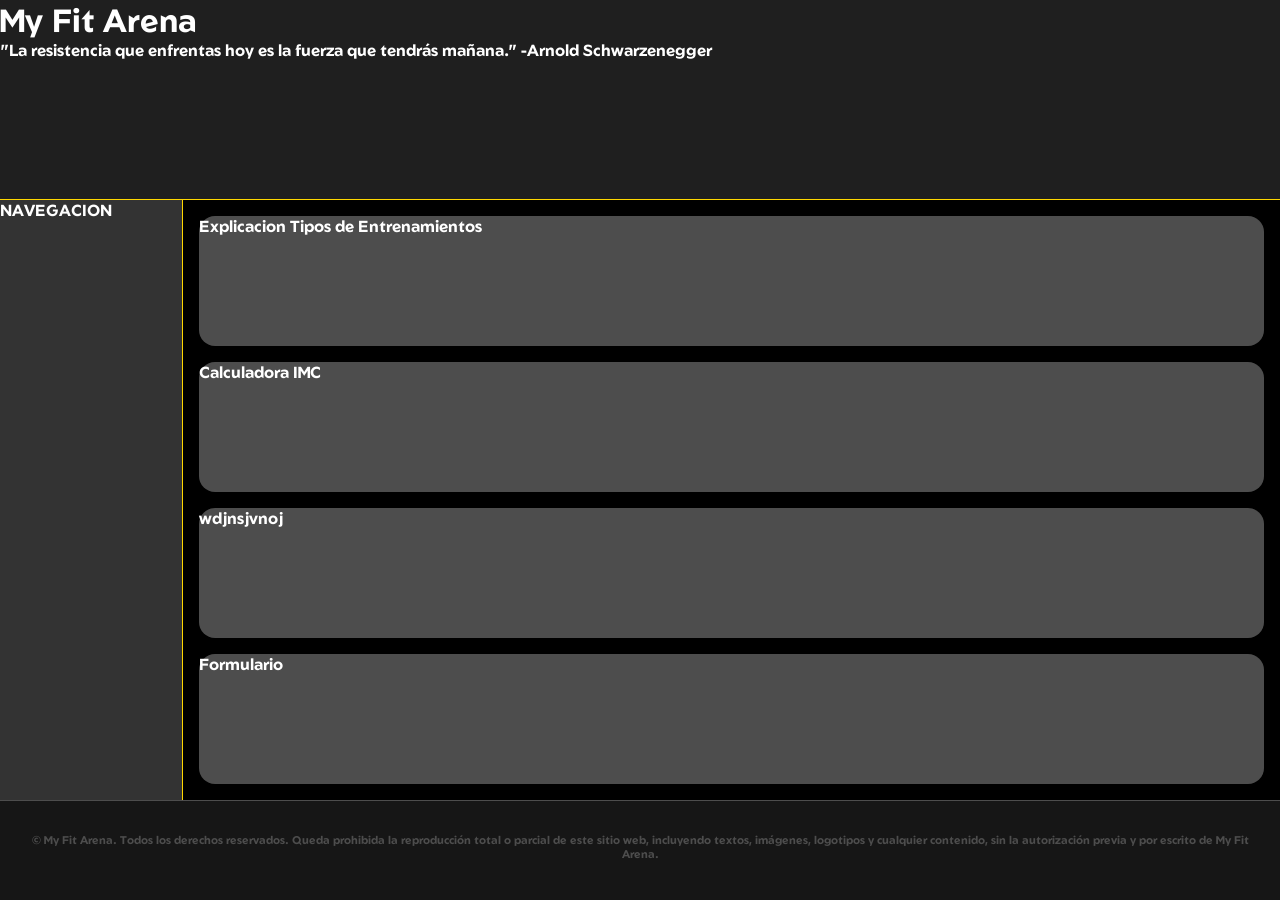
==== HTML/index.html @ 60e71401 "Creación de los ficheros, también se crea la plantilla de la Página Web (incluyendo la disposición i" ====
<!DOCTYPE html>
<html lang="en">
<head>
    <meta charset="UTF-8">
    <meta name="viewport" content="width=device-width, initial-scale=1.0">
    <title>My Fit Arena</title>

    <link rel="preconnect" href="https://fonts.googleapis.com">
    <link rel="preconnect" href="https://fonts.gstatic.com" crossorigin>
    <link href="https://fonts.googleapis.com/css2?family=Bodoni+Moda:ital,opsz,wght@0,6..96,400..900;1,6..96,400..900&family=Geom:ital,wght@0,300..900;1,300..900&family=Momo+Trust+Display&family=Playfair+Display:ital,wght@0,400..900;1,400..900&display=swap" rel="stylesheet">

    <link rel="stylesheet" href="../CSS/styles.css">
</head>
<body>
    <div class="contenedor">
        <header>
            <h1><span>M</span>y <span>F</span>it <span>A</span>rena</h1>
            <!-- HACER QUE LA FRASE CAMBIE AL ACTUALIZAR LA PÁGINA-->
            <!--<p>"No cuentes los días, haz que los días cuenten." <span>–Muhammad Ali</span></p>-->
            <!--<p>"El éxito no es un accidente; es trabajo duro, perseverancia, aprendizaje y sacrificio." <span>– Pelé</span></p>-->
            <!--<p>"El dolor es temporal, el orgullo es para siempre." <span>–Lance Armstrong</span></p>-->
            <!--<p>"La disciplina vence al talento cuando el talento no se disciplina." <span>–David Laid</span></p>-->
            <p>"La resistencia que enfrentas hoy es la fuerza que tendrás mañana." <span>-Arnold Schwarzenegger</span></p>
        </header>
        <nav>
            NAVEGACION
        </nav>
        <main>
            <section>
                Explicacion Tipos de Entrenamientos
            </section>
            <section>
                Calculadora IMC
            </section>
            <section>
                wdjnsjvnoj
            </section>
            <section>
                Formulario  
            </section>
        </main>
        <footer>
            © My Fit Arena. Todos los derechos reservados. Queda prohibida la reproducción total o parcial de este sitio web, incluyendo textos, imágenes, logotipos y cualquier contenido, sin la autorización previa y por escrito de My Fit Arena.
        </footer>
    </div>
</body>
</html>
---- CSS/styles.css ----
@import url("variables.css");
@import url("contenedor.css");
@import url("header.css");
@import url("nav.css");
@import url("main.css");
@import url("footer.css");
@import url("animaciones.css");

@font-face {
    font-family: 'cursiva';
    src: url('../fonts/fuente_cursiva.ttf') format('truetype');
    font-weight: lighter;
    font-style: normal;
}

/* VISTA PREVIA DE EMOTICONOS */
/* https://www.dafont.com/es/gym.font */
@font-face {
    font-family: 'gym_emojis';
    src: url('../fonts/GYM.ttf') format('truetype');
    font-weight: lighter;
    font-style: normal;
}
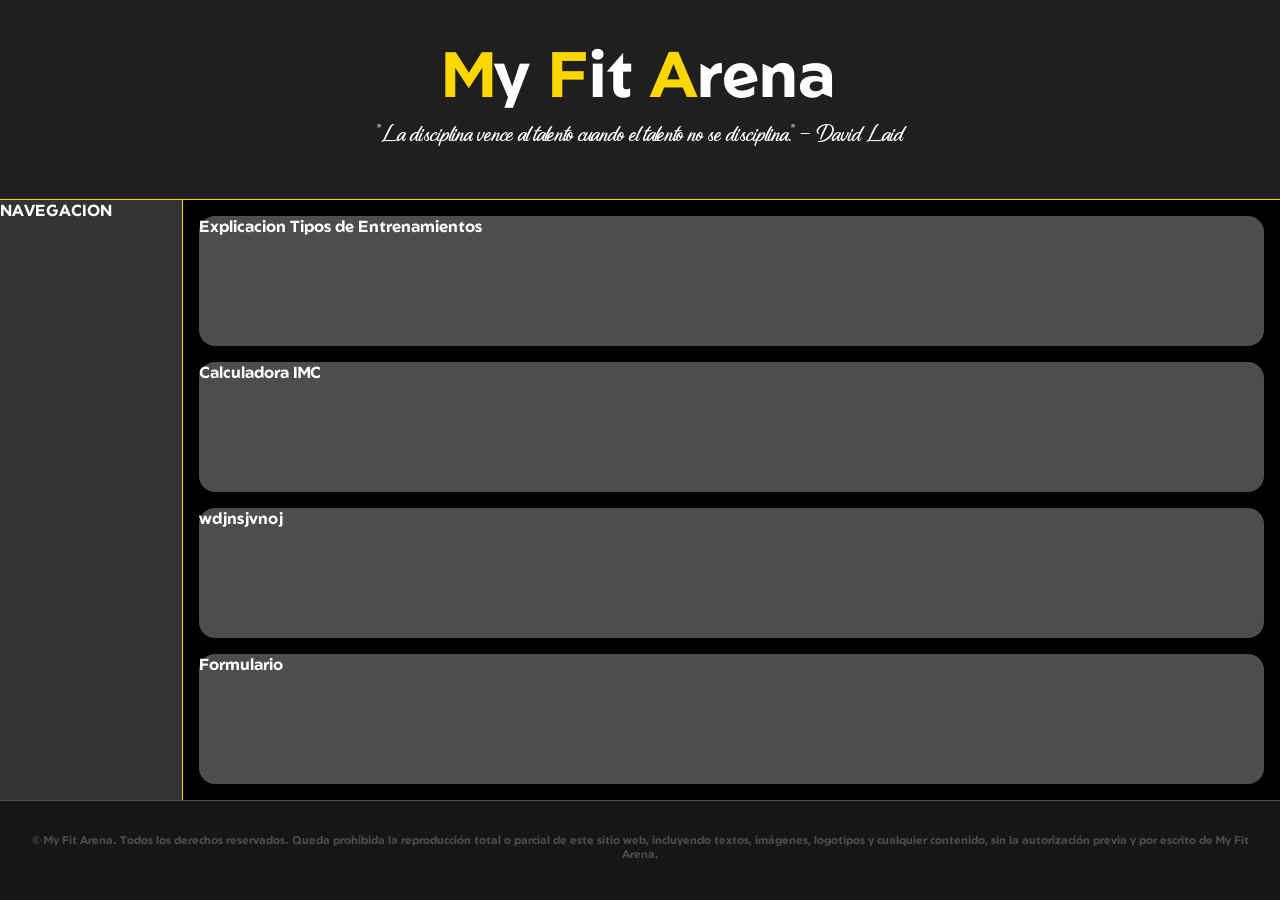
==== commit aa236c08: "Se ha completado el script (fraseRandom.js)" ====
--- a/HTML/index.html
+++ b/HTML/index.html
@@ -15,12 +15,7 @@
     <div class="contenedor">
         <header>
             <h1><span>M</span>y <span>F</span>it <span>A</span>rena</h1>
-            <!-- HACER QUE LA FRASE CAMBIE AL ACTUALIZAR LA PÁGINA-->
-            <!--<p>"No cuentes los días, haz que los días cuenten." <span>–Muhammad Ali</span></p>-->
-            <!--<p>"El éxito no es un accidente; es trabajo duro, perseverancia, aprendizaje y sacrificio." <span>– Pelé</span></p>-->
-            <!--<p>"El dolor es temporal, el orgullo es para siempre." <span>–Lance Armstrong</span></p>-->
-            <!--<p>"La disciplina vence al talento cuando el talento no se disciplina." <span>–David Laid</span></p>-->
-            <p>"La resistencia que enfrentas hoy es la fuerza que tendrás mañana." <span>-Arnold Schwarzenegger</span></p>
+            <p id="frase"></p>
         </header>
         <nav>
             NAVEGACION
@@ -43,5 +38,6 @@
             © My Fit Arena. Todos los derechos reservados. Queda prohibida la reproducción total o parcial de este sitio web, incluyendo textos, imágenes, logotipos y cualquier contenido, sin la autorización previa y por escrito de My Fit Arena.
         </footer>
     </div>
+    <script src="../JS/fraseRandom.js"></script>
 </body>
 </html>
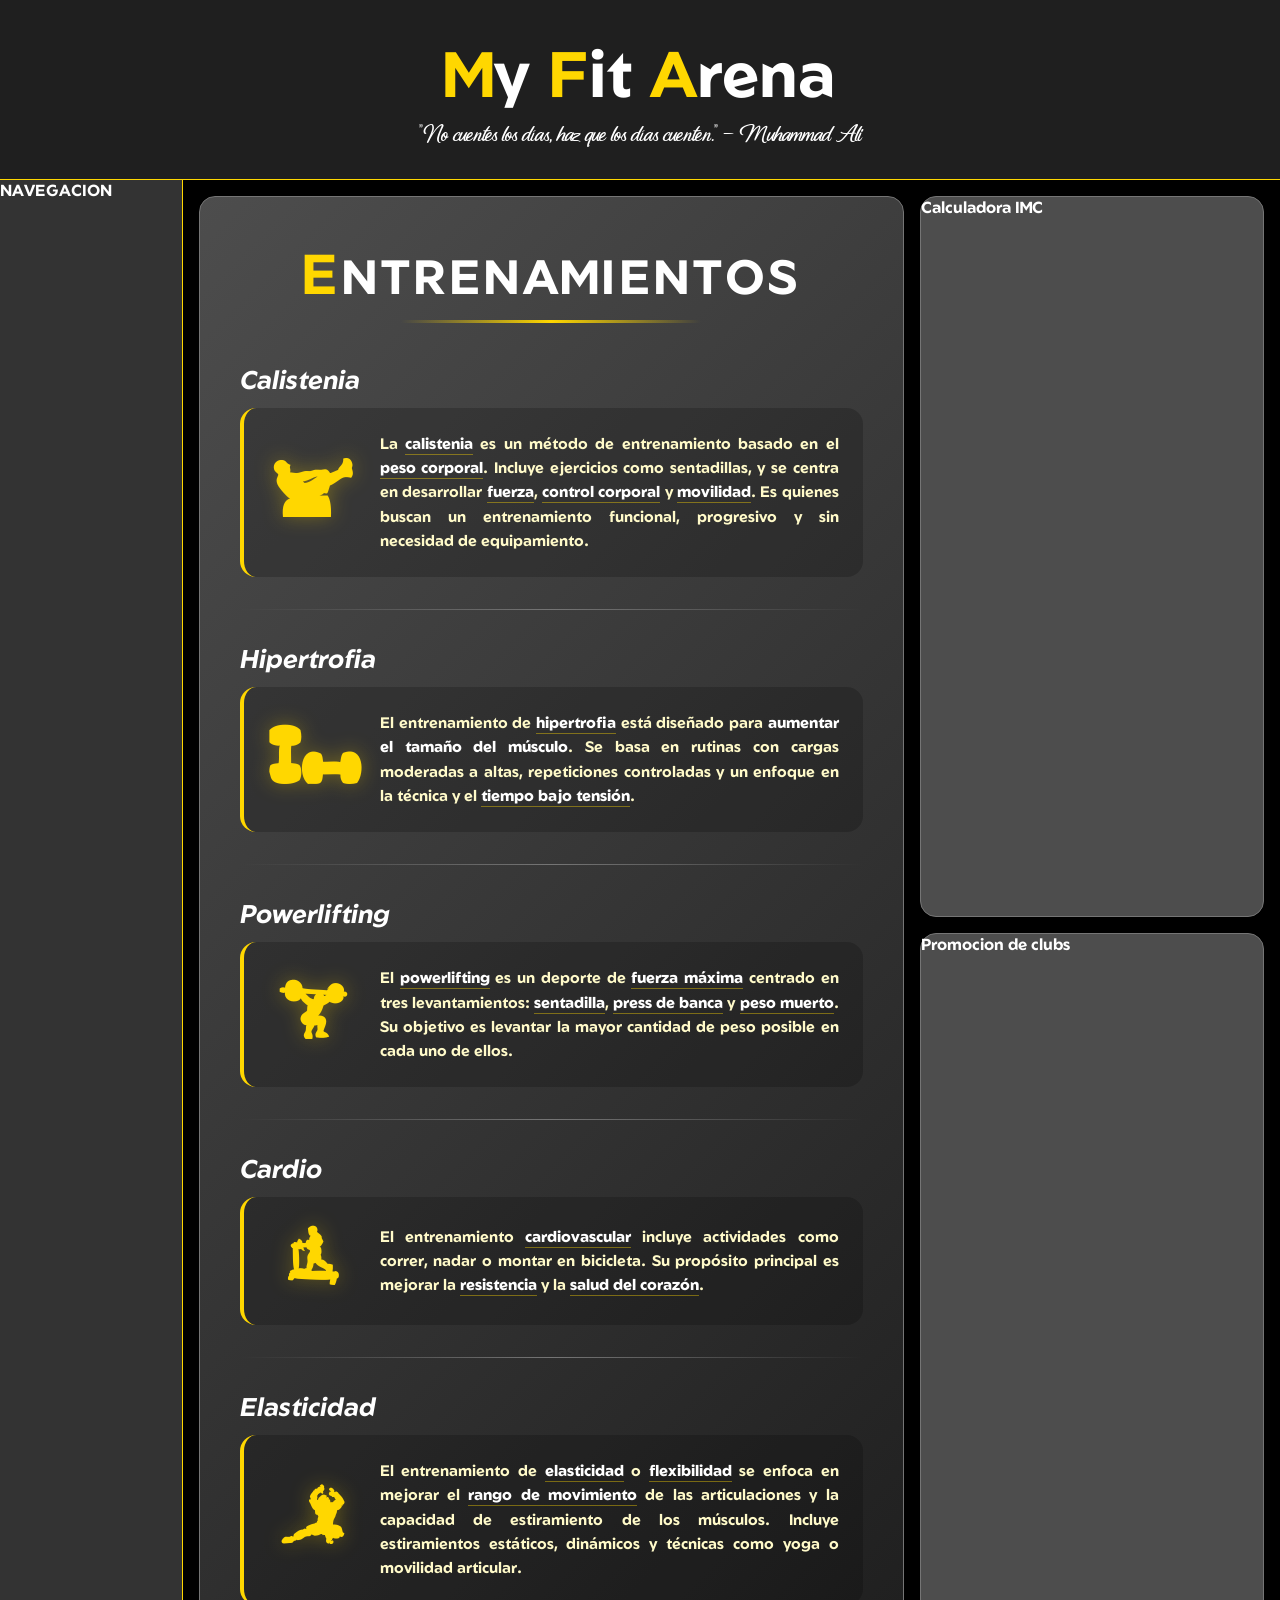
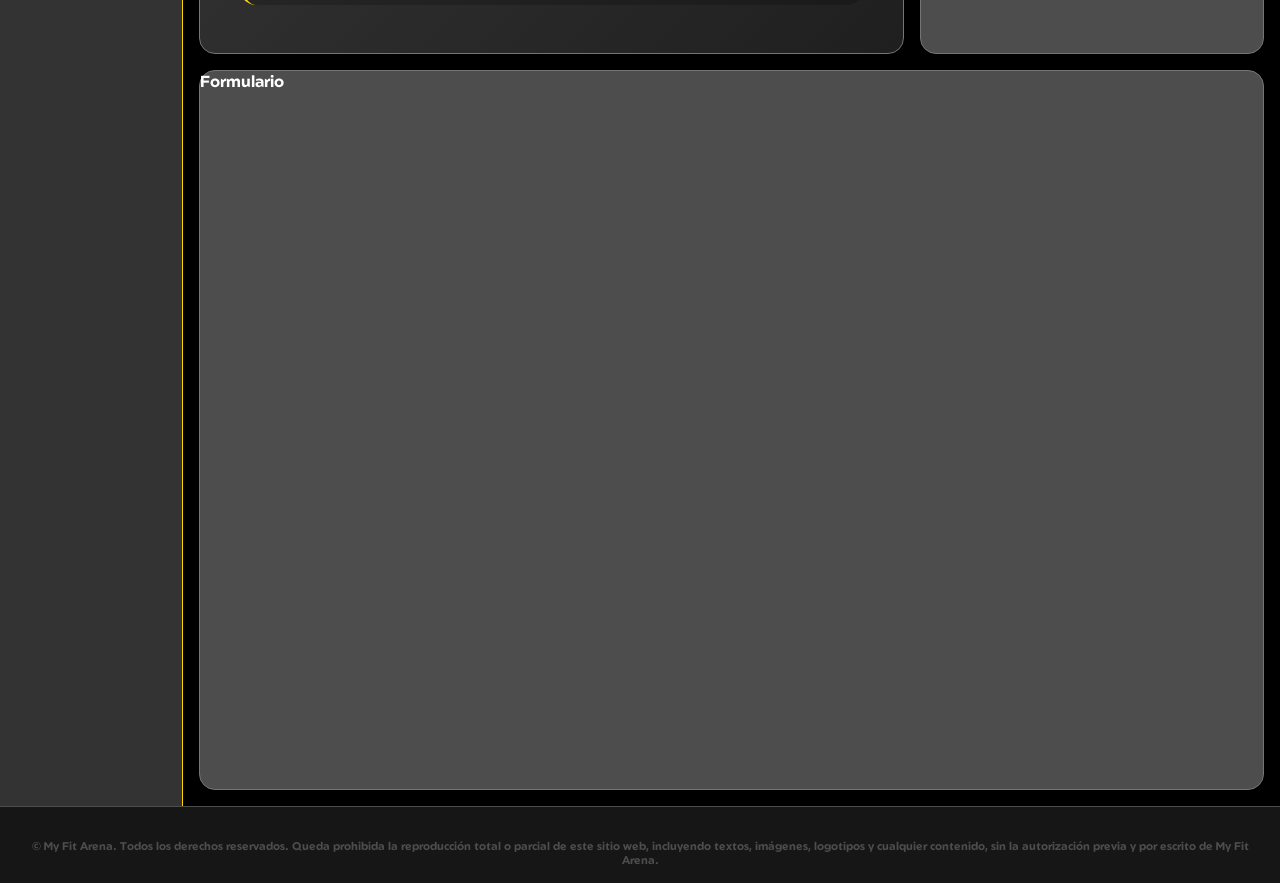
==== commit 2a16f0c8: "Se completa parte del main, bloque (entrenamientos)" ====
--- a/HTML/index.html
+++ b/HTML/index.html
@@ -4,7 +4,8 @@
     <meta charset="UTF-8">
     <meta name="viewport" content="width=device-width, initial-scale=1.0">
     <title>My Fit Arena</title>
-
+    
+    <link rel="icon" href="../img/logo.png" type="image/png">
     <link rel="preconnect" href="https://fonts.googleapis.com">
     <link rel="preconnect" href="https://fonts.gstatic.com" crossorigin>
     <link href="https://fonts.googleapis.com/css2?family=Bodoni+Moda:ital,opsz,wght@0,6..96,400..900;1,6..96,400..900&family=Geom:ital,wght@0,300..900;1,300..900&family=Momo+Trust+Display&family=Playfair+Display:ital,wght@0,400..900;1,400..900&display=swap" rel="stylesheet">
@@ -21,17 +22,50 @@
             NAVEGACION
         </nav>
         <main>
-            <section>
-                Explicacion Tipos de Entrenamientos
+            <section class="entrenamientos">
+                <h2>Entrenamientos</h2>
+                <h3 class="titulo_entrenamientos">Calistenia </h3>
+                <div class="bloque-emoji-texto">
+                    <span class="emoji">+</span>
+                    <p>La <span>calistenia</span> es un método de entrenamiento basado en el <span>peso corporal</span>. Incluye ejercicios como sentadillas, y se centra en desarrollar <span>fuerza</span>, <span>control corporal</span> y <span>movilidad</span>. Es quienes buscan un entrenamiento funcional, progresivo y sin necesidad de equipamiento.</p>
+                </div>
+
+                <hr class="linea_separatoria">
+                <h3 class="titulo_entrenamientos">Hipertrofia</h3>
+                <div class="bloque-emoji-texto">
+                    <span class="emoji">E</span>
+                    <p>El entrenamiento de <span>hipertrofia</span> está diseñado para <span>aumentar el tamaño del músculo</span>. Se basa en rutinas con cargas moderadas a altas, repeticiones controladas y un enfoque en la técnica y el <span>tiempo bajo tensión</span>.</p>
+                </div>
+
+                <hr class="linea_separatoria">
+                <h3 class="titulo_entrenamientos">Powerlifting</h3>
+                <div class="bloque-emoji-texto">
+                    <span class="emoji">G</span>
+                    <p>El <span>powerlifting</span> es un deporte de <span>fuerza máxima</span> centrado en tres levantamientos: <span>sentadilla</span>, <span>press de banca</span> y <span>peso muerto</span>. Su objetivo es levantar la mayor cantidad de peso posible en cada uno de ellos.</p>
+                </div>
+
+                <hr class="linea_separatoria">
+                <h3 class="titulo_entrenamientos">Cardio</h3>
+                <div class="bloque-emoji-texto">
+                    <span class="emoji">U</span>
+                    <p>El entrenamiento <span>cardiovascular</span> incluye actividades como correr, nadar o montar en bicicleta. Su propósito principal es mejorar la <span>resistencia</span> y la <span>salud del corazón</span>.</p>
+                </div>
+
+                <hr class="linea_separatoria">
+                <h3 class="titulo_entrenamientos">Elasticidad</h3>
+                <div class="bloque-emoji-texto">
+                    <span class="emoji">l</span>
+                    <p>El entrenamiento de <span>elasticidad</span> o <span>flexibilidad</span> se enfoca en mejorar el <span>rango de movimiento</span> de las articulaciones y la capacidad de estiramiento de los músculos. Incluye estiramientos estáticos, dinámicos y técnicas como yoga o movilidad articular.</p>
+                </div>
             </section>
-            <section>
+            <section class="calcIMC">
                 Calculadora IMC
             </section>
-            <section>
-                wdjnsjvnoj
+            <section class="clubs">
+                Promocion de clubs
             </section>
-            <section>
-                Formulario  
+            <section class="form">
+                Formulario
             </section>
         </main>
         <footer>
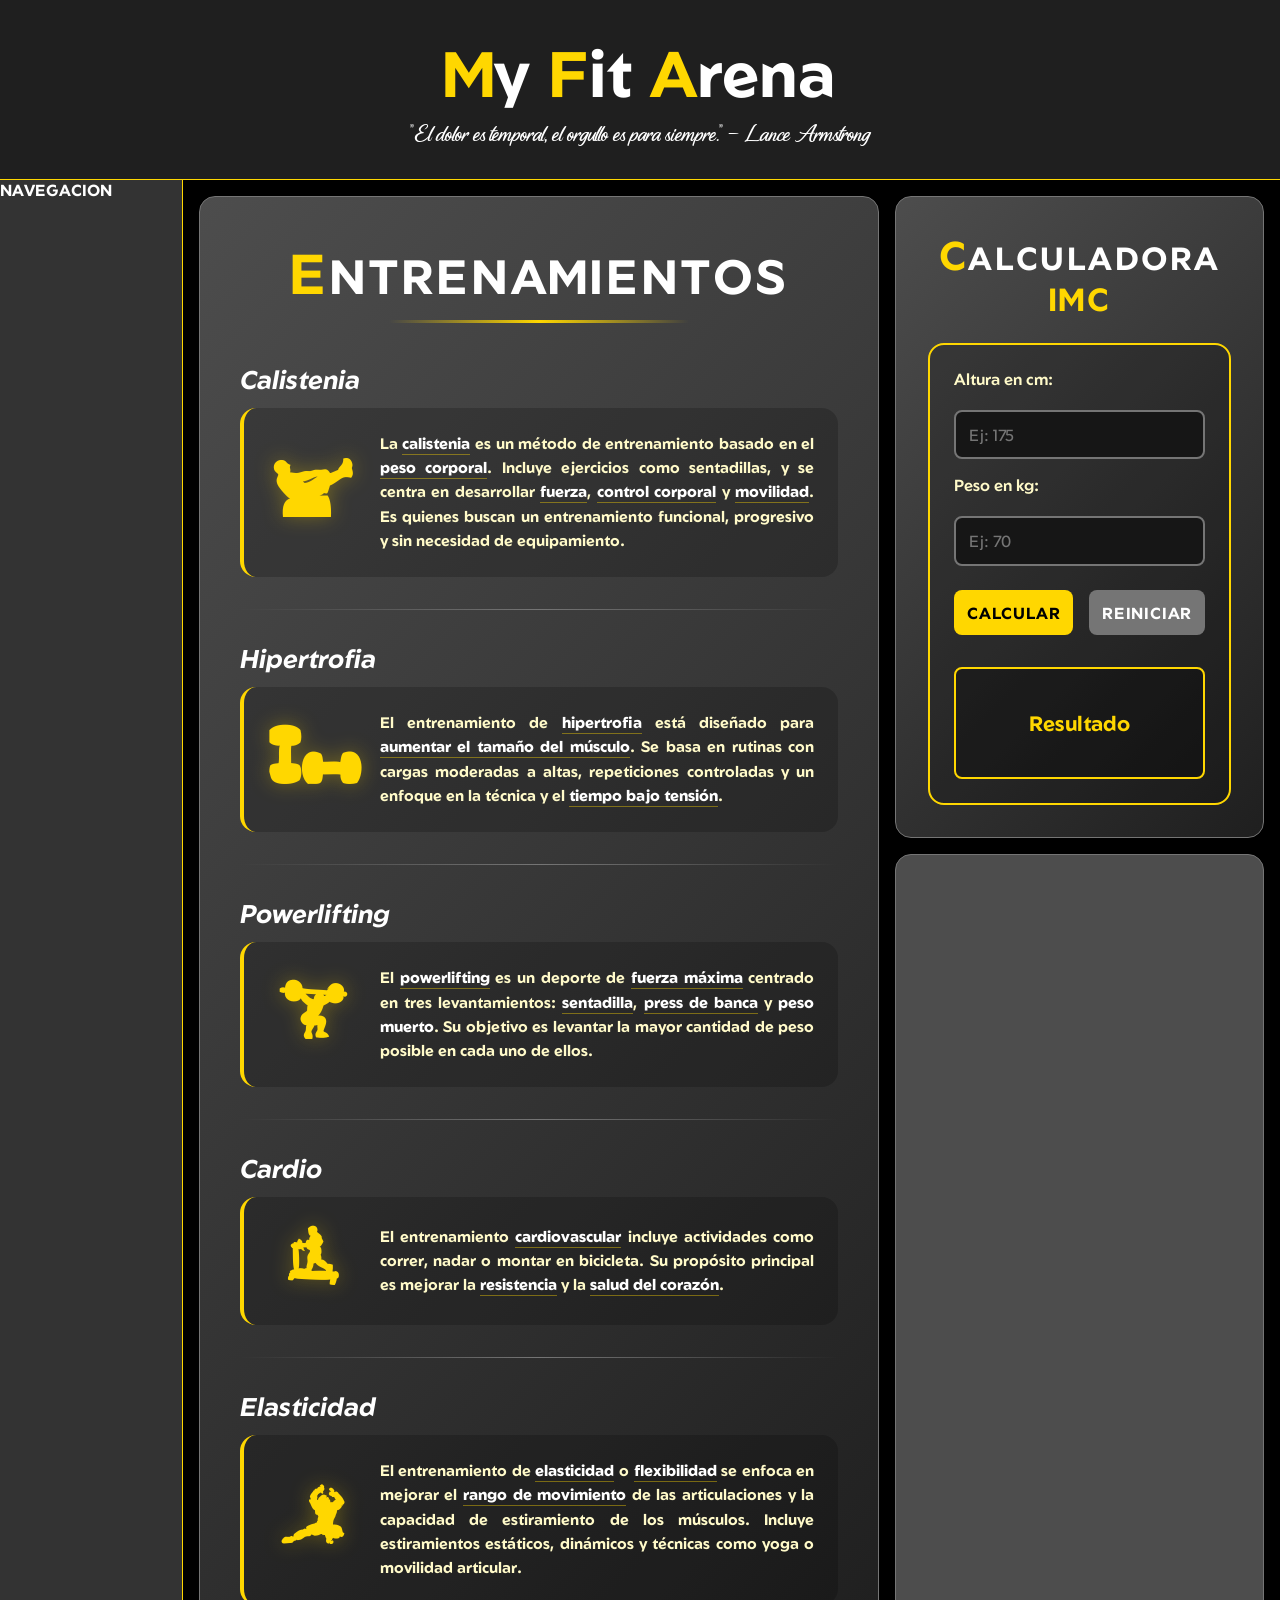
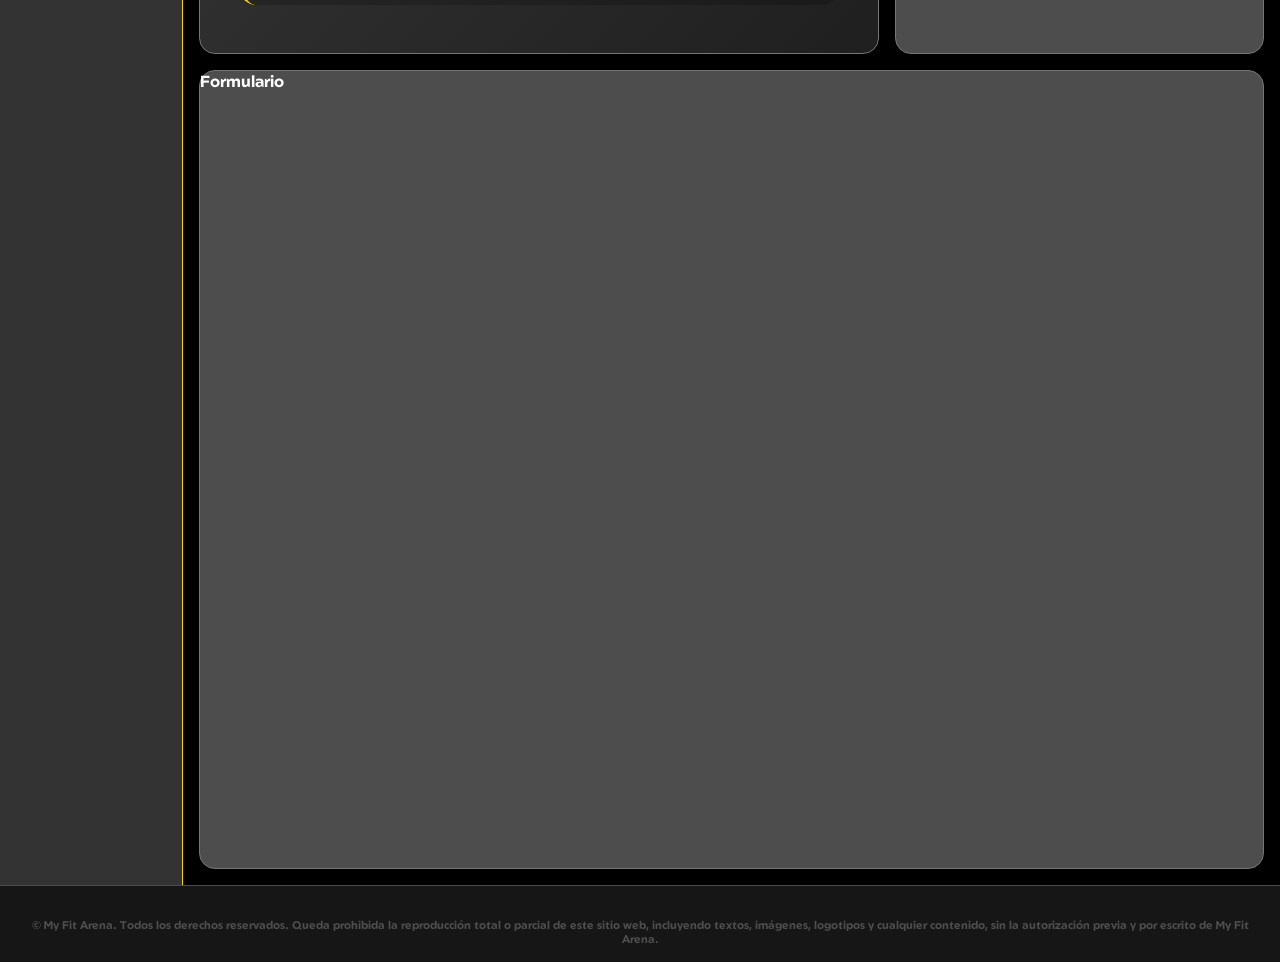
==== commit ee507300: "Se completa la parte del main, bloque (calculadora IMC)" ====
--- a/HTML/index.html
+++ b/HTML/index.html
@@ -58,20 +58,38 @@
                     <p>El entrenamiento de <span>elasticidad</span> o <span>flexibilidad</span> se enfoca en mejorar el <span>rango de movimiento</span> de las articulaciones y la capacidad de estiramiento de los músculos. Incluye estiramientos estáticos, dinámicos y técnicas como yoga o movilidad articular.</p>
                 </div>
             </section>
+
             <section class="calcIMC">
-                Calculadora IMC
+                <h2>Calculadora <span>IMC</span></h2>
+                <div class="bloque-calculo-IMC">
+                    <label for="altura">Altura en cm:</label>
+                    <input type="text" id="altura" placeholder="Ej: 175">
+
+                    <label for="peso">Peso en kg:</label>
+                    <input type="text" id="peso" placeholder="Ej: 70">
+                
+                    <div class="botones-imc">
+                        <button id="calcular-imc">Calcular</button>
+                        <button id="reiniciar-imc">Reiniciar</button>
+                    </div>
+                
+                    <p class="resultado-IMC">Resultado</p>
+                </div>
             </section>
+
             <section class="clubs">
-                Promocion de clubs
+                
             </section>
+            
             <section class="form">
                 Formulario
             </section>
         </main>
         <footer>
-            © My Fit Arena. Todos los derechos reservados. Queda prohibida la reproducción total o parcial de este sitio web, incluyendo textos, imágenes, logotipos y cualquier contenido, sin la autorización previa y por escrito de My Fit Arena.
+            <p>© My Fit Arena. Todos los derechos reservados. Queda prohibida la reproducción total o parcial de este sitio web, incluyendo textos, imágenes, logotipos y cualquier contenido, sin la autorización previa y por escrito de My Fit Arena.</p>
         </footer>
     </div>
     <script src="../JS/fraseRandom.js"></script>
+    <script src="../JS/calculoIMC.js"></script>
 </body>
 </html>
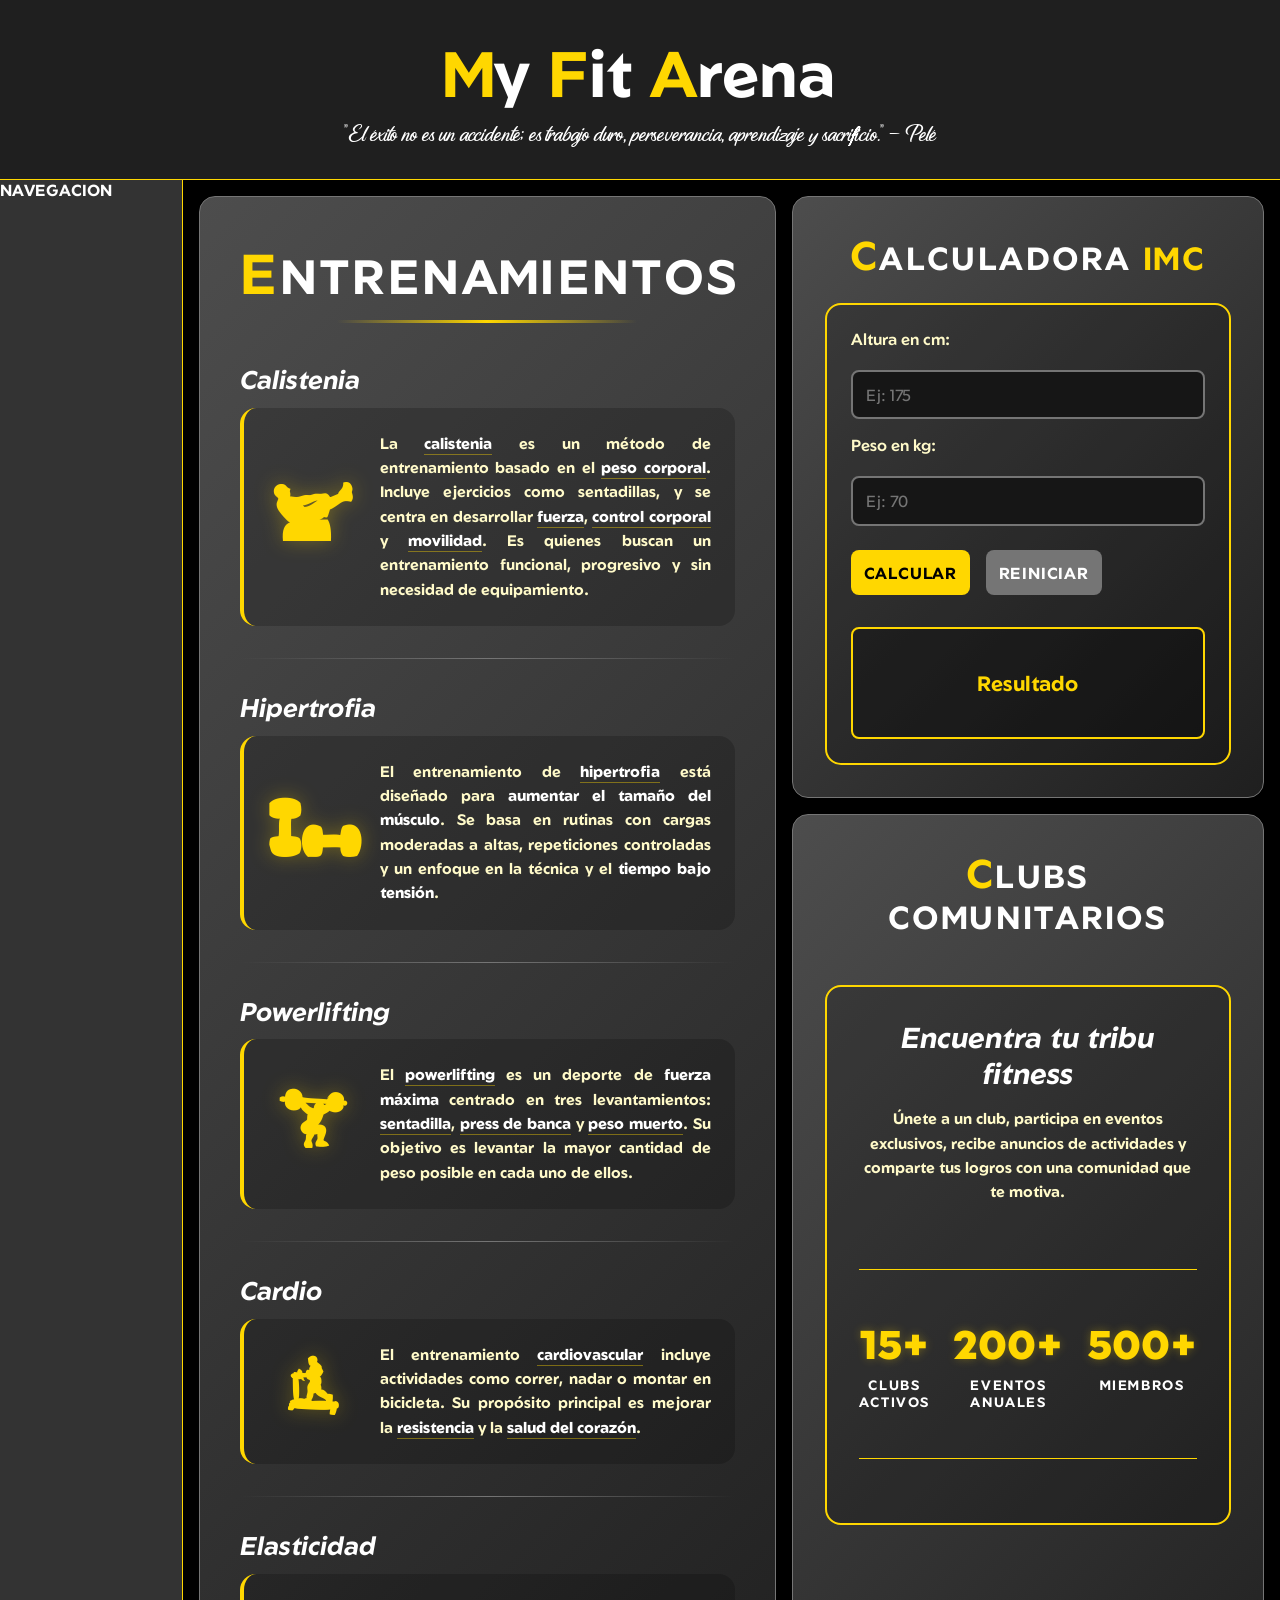
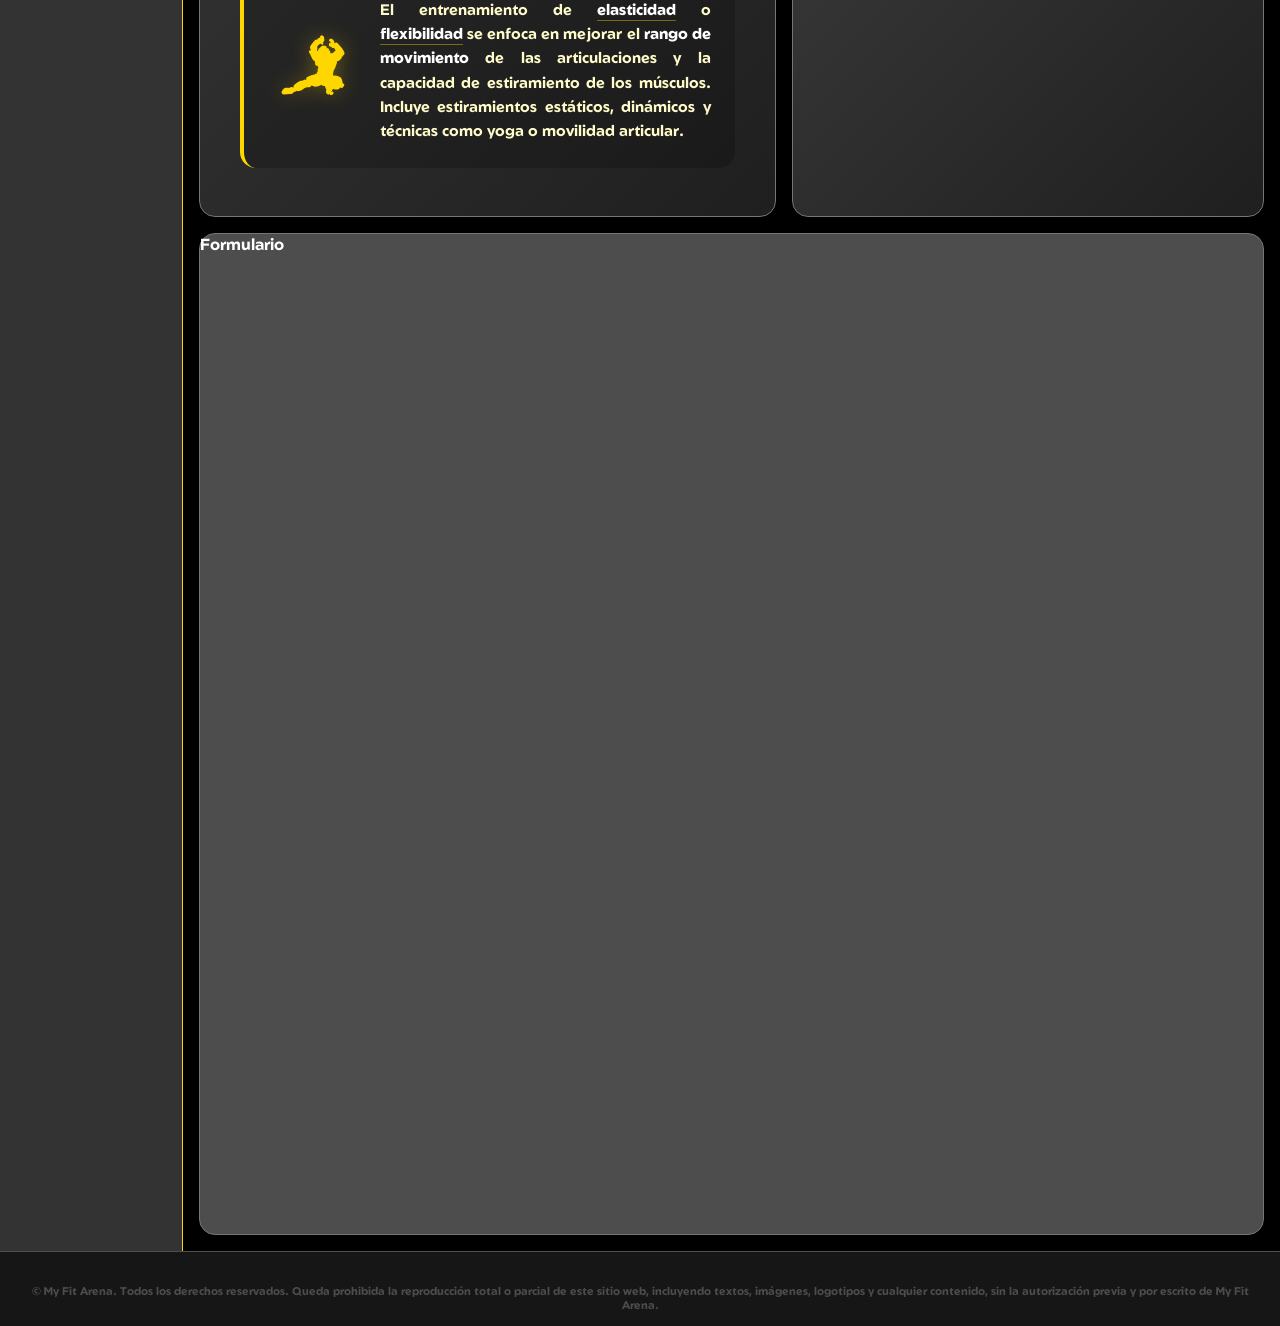
==== commit 4e609363: "Se completa la parte del main, bloque (clubs comunitarios)" ====
--- a/HTML/index.html
+++ b/HTML/index.html
@@ -78,7 +78,26 @@
             </section>
 
             <section class="clubs">
-                
+                <h2>Clubs Comunitarios</h2>
+                <div class="club-cta">
+                    <span class="icono-club"></span>
+                    <h3>Encuentra tu tribu fitness</h3>
+                    <p>Únete a un club, participa en eventos exclusivos, recibe anuncios de actividades y comparte tus logros con una comunidad que te motiva.</p>
+                    <div class="stats-clubs">
+                        <div class="stat">
+                            <span class="numero">15+</span>
+                            <span class="numero-texto">Clubs activos</span>
+                        </div>
+                        <div class="stat">
+                            <span class="numero">200+</span>
+                            <span class="numero-texto">Eventos anuales</span>
+                        </div>
+                        <div class="stat">
+                            <span class="numero">500+</span>
+                            <span class="numero-texto">Miembros</span>
+                        </div>
+                    </div>
+                </div>
             </section>
             
             <section class="form">
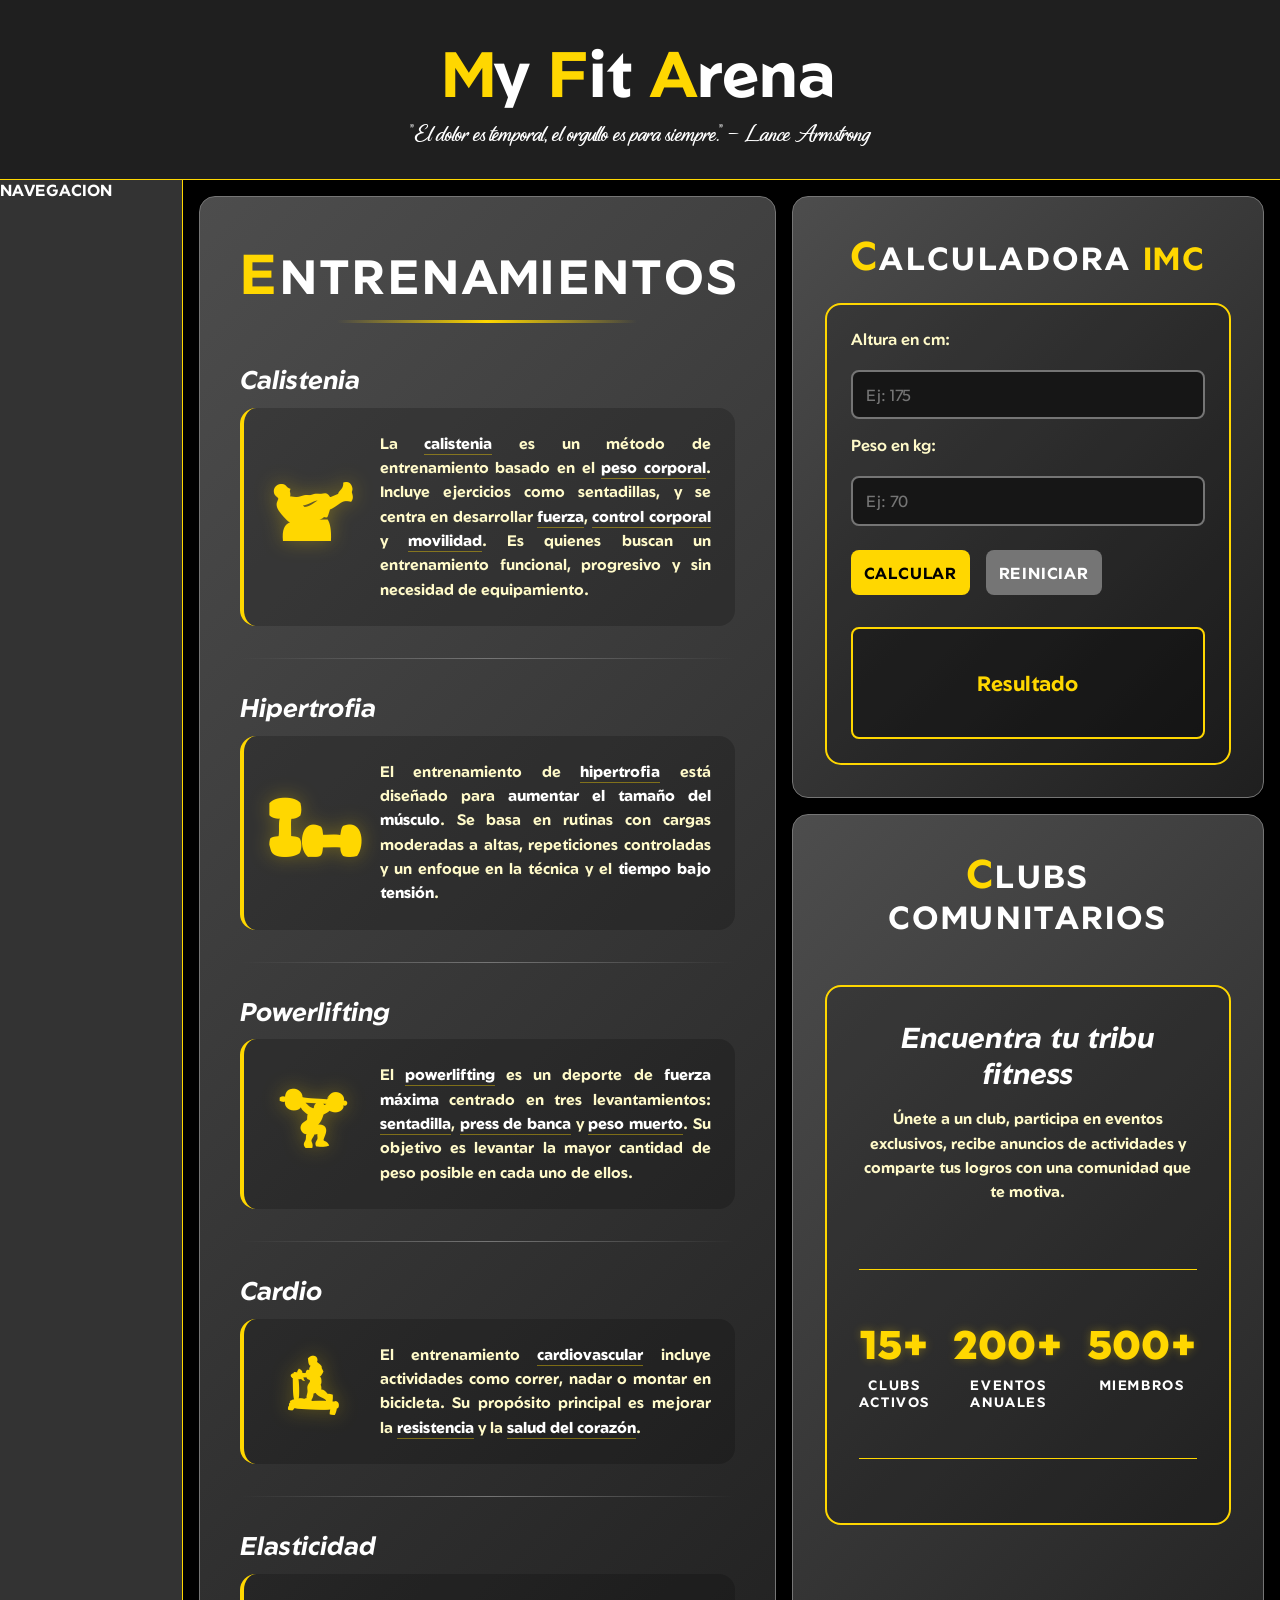
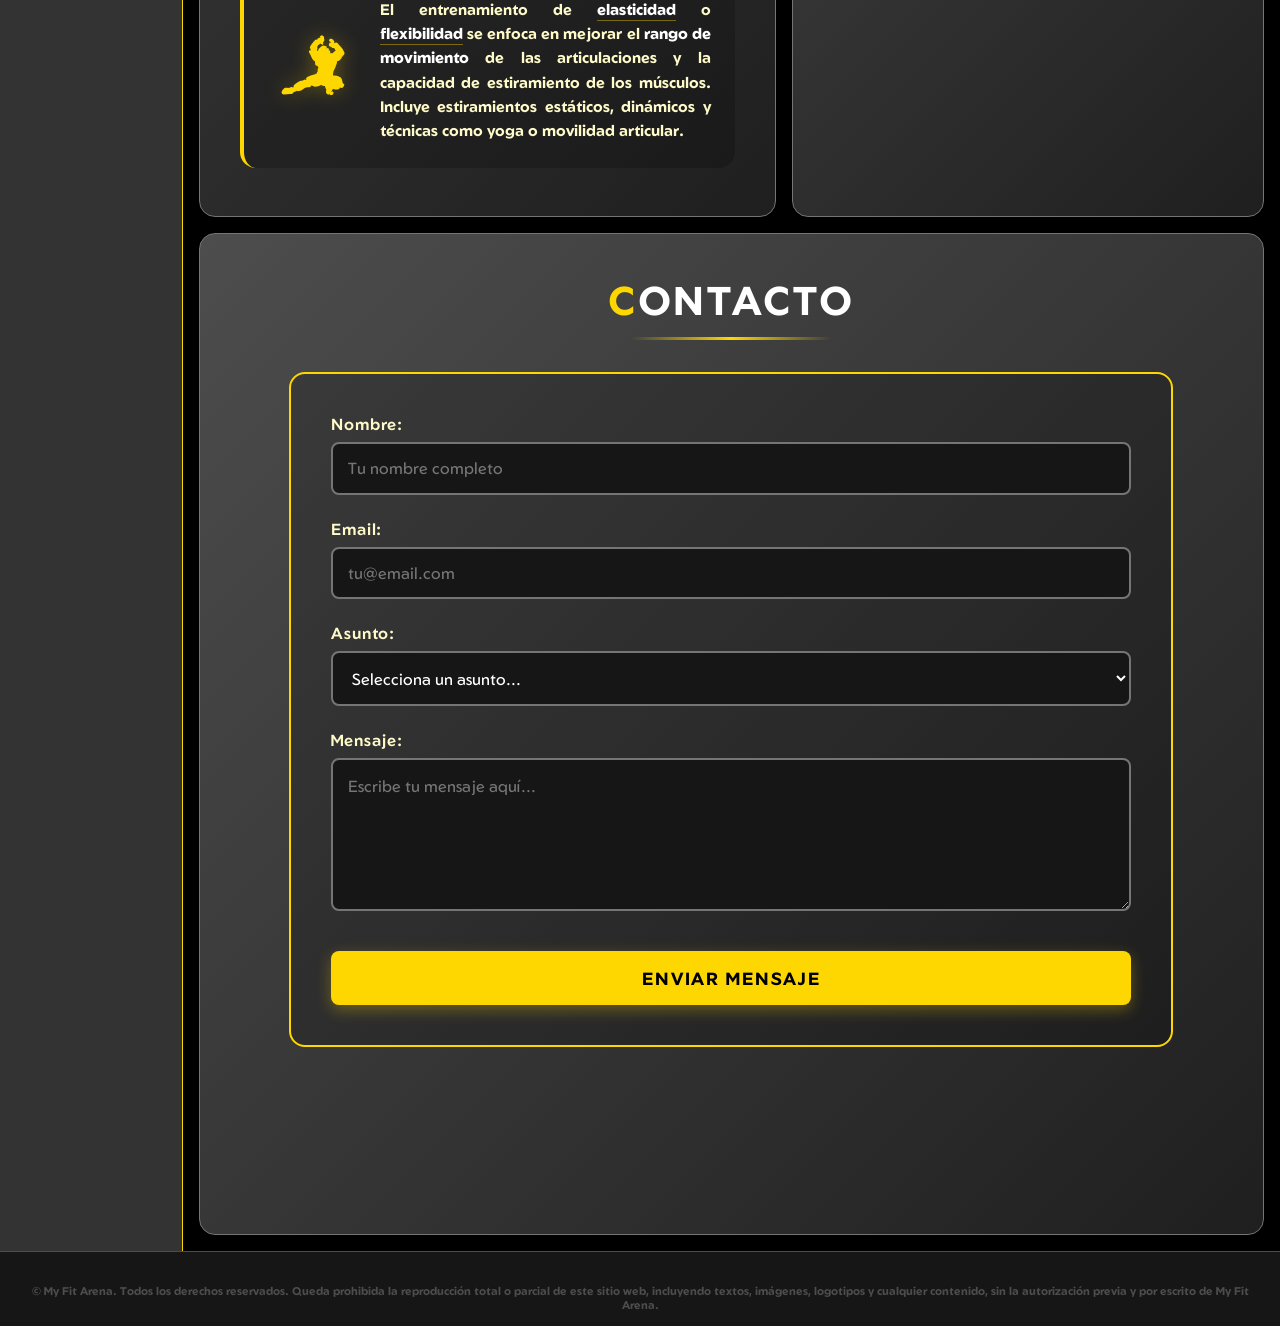
==== commit 76e5a7bd: "Se completa la parte del main, bloque (contacto)" ====
--- a/HTML/index.html
+++ b/HTML/index.html
@@ -101,7 +101,34 @@
             </section>
             
             <section class="form">
-                Formulario
+                <h2>Contacto</h2>
+                <form class="formulario-contacto" id="formulario-contacto">
+                    <div class="grupo-input">
+                        <label for="nombre-contacto">Nombre:</label>
+                        <input type="text" id="nombre-contacto" placeholder="Tu nombre completo" required>
+                    </div>
+                    <div class="grupo-input">
+                        <label for="email-contacto">Email:</label>
+                        <input type="email" id="email-contacto" placeholder="tu@email.com" required>
+                    </div>
+                    <div class="grupo-input">
+                        <label for="asunto">Asunto:</label>
+                        <select id="asunto" required>
+                            <option value="">Selecciona un asunto...</option>
+                            <option value="consulta">Consulta general</option>
+                            <option value="soporte">Soporte técnico</option>
+                            <option value="sugerencia">Sugerencia</option>
+                            <option value="otro">Otro</option>
+                        </select>
+                    </div>
+                    <div class="grupo-input">
+                        <label for="mensaje">Mensaje:</label>
+                        <textarea id="mensaje" rows="5" placeholder="Escribe tu mensaje aquí..." required></textarea>
+                    </div>
+
+                    <button type="submit" class="btn-submit">Enviar Mensaje</button>
+                    <p class="mensaje-resultado"></p>
+                </form>
             </section>
         </main>
         <footer>
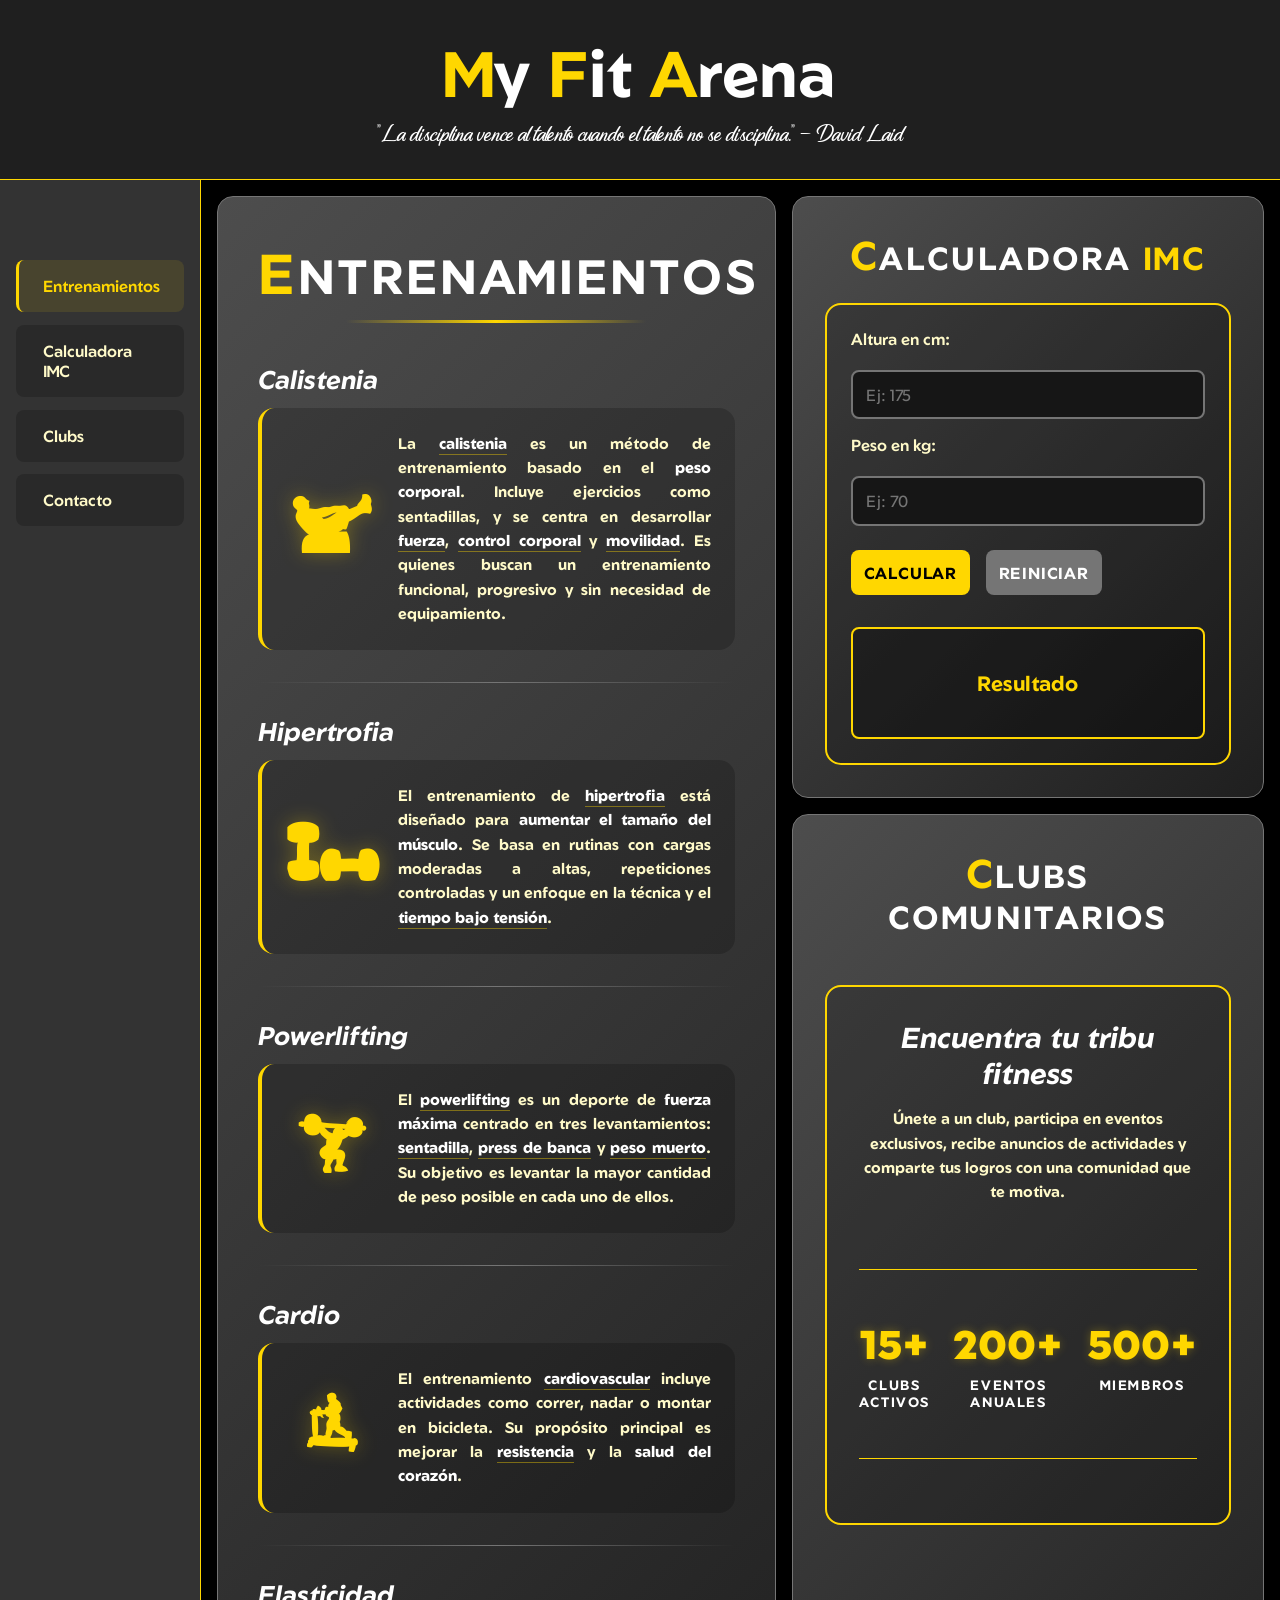
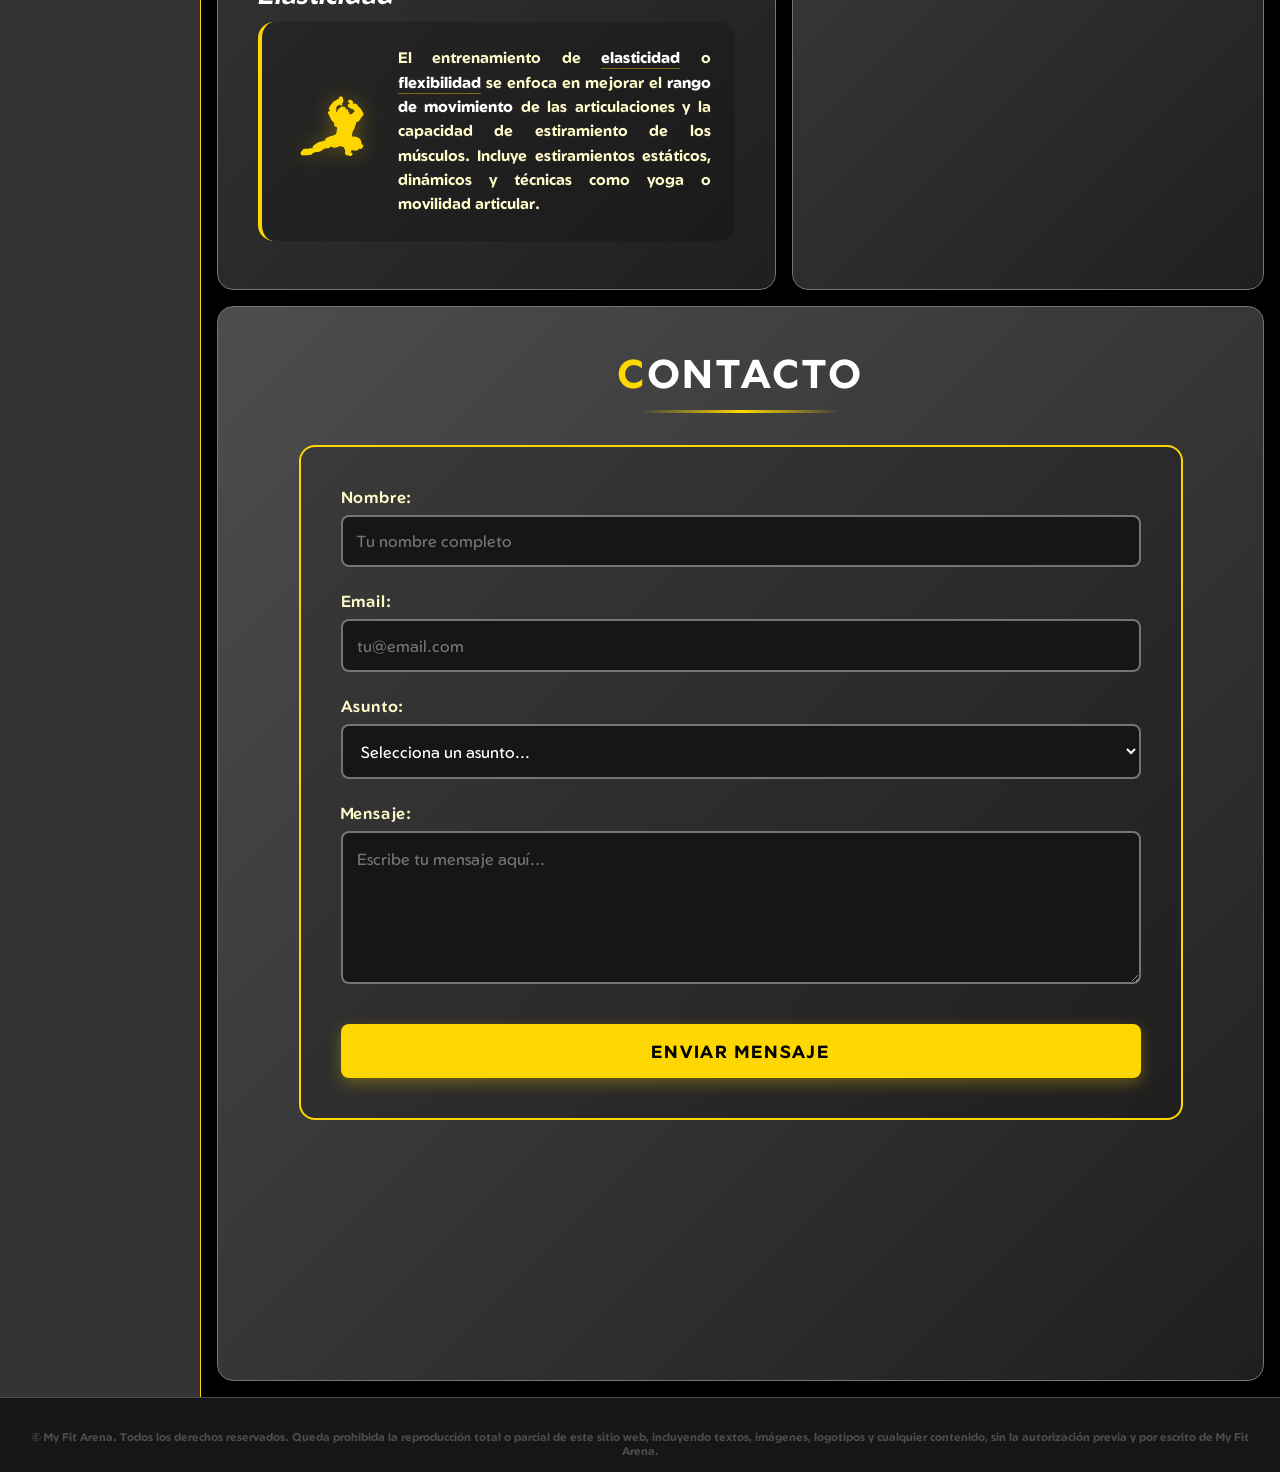
==== commit a961e9a6: "Se completa el nav, también el JS (nav.js)" ====
--- a/HTML/index.html
+++ b/HTML/index.html
@@ -19,10 +19,15 @@
             <p id="frase"></p>
         </header>
         <nav>
-            NAVEGACION
+            <div class="menu-nav">
+                <a href="#entrenamientos" class="activo">Entrenamientos</a>
+                <a href="#calcIMC">Calculadora IMC</a>
+                <a href="#clubs">Clubs</a>
+                <a href="#contacto">Contacto</a>
+            </div>
         </nav>
         <main>
-            <section class="entrenamientos">
+            <section class="entrenamientos" id="entrenamientos">
                 <h2>Entrenamientos</h2>
                 <h3 class="titulo_entrenamientos">Calistenia </h3>
                 <div class="bloque-emoji-texto">
@@ -59,7 +64,7 @@
                 </div>
             </section>
 
-            <section class="calcIMC">
+            <section class="calcIMC" id="calcIMC">
                 <h2>Calculadora <span>IMC</span></h2>
                 <div class="bloque-calculo-IMC">
                     <label for="altura">Altura en cm:</label>
@@ -77,7 +82,7 @@
                 </div>
             </section>
 
-            <section class="clubs">
+            <section class="clubs" id="clubs">
                 <h2>Clubs Comunitarios</h2>
                 <div class="club-cta">
                     <span class="icono-club"></span>
@@ -100,7 +105,7 @@
                 </div>
             </section>
             
-            <section class="form">
+            <section class="form" id="contacto">
                 <h2>Contacto</h2>
                 <form class="formulario-contacto" id="formulario-contacto">
                     <div class="grupo-input">
@@ -135,6 +140,7 @@
             <p>© My Fit Arena. Todos los derechos reservados. Queda prohibida la reproducción total o parcial de este sitio web, incluyendo textos, imágenes, logotipos y cualquier contenido, sin la autorización previa y por escrito de My Fit Arena.</p>
         </footer>
     </div>
+    <script src="../JS/nav.js"></script>
     <script src="../JS/fraseRandom.js"></script>
     <script src="../JS/calculoIMC.js"></script>
 </body>
--- a/CSS/styles.css
+++ b/CSS/styles.css
@@ -5,6 +5,7 @@
 @import url("main.css");
 @import url("footer.css");
 @import url("animaciones.css");
+@import url("media_query.css");
 
 @font-face {
     font-family: 'cursiva';
